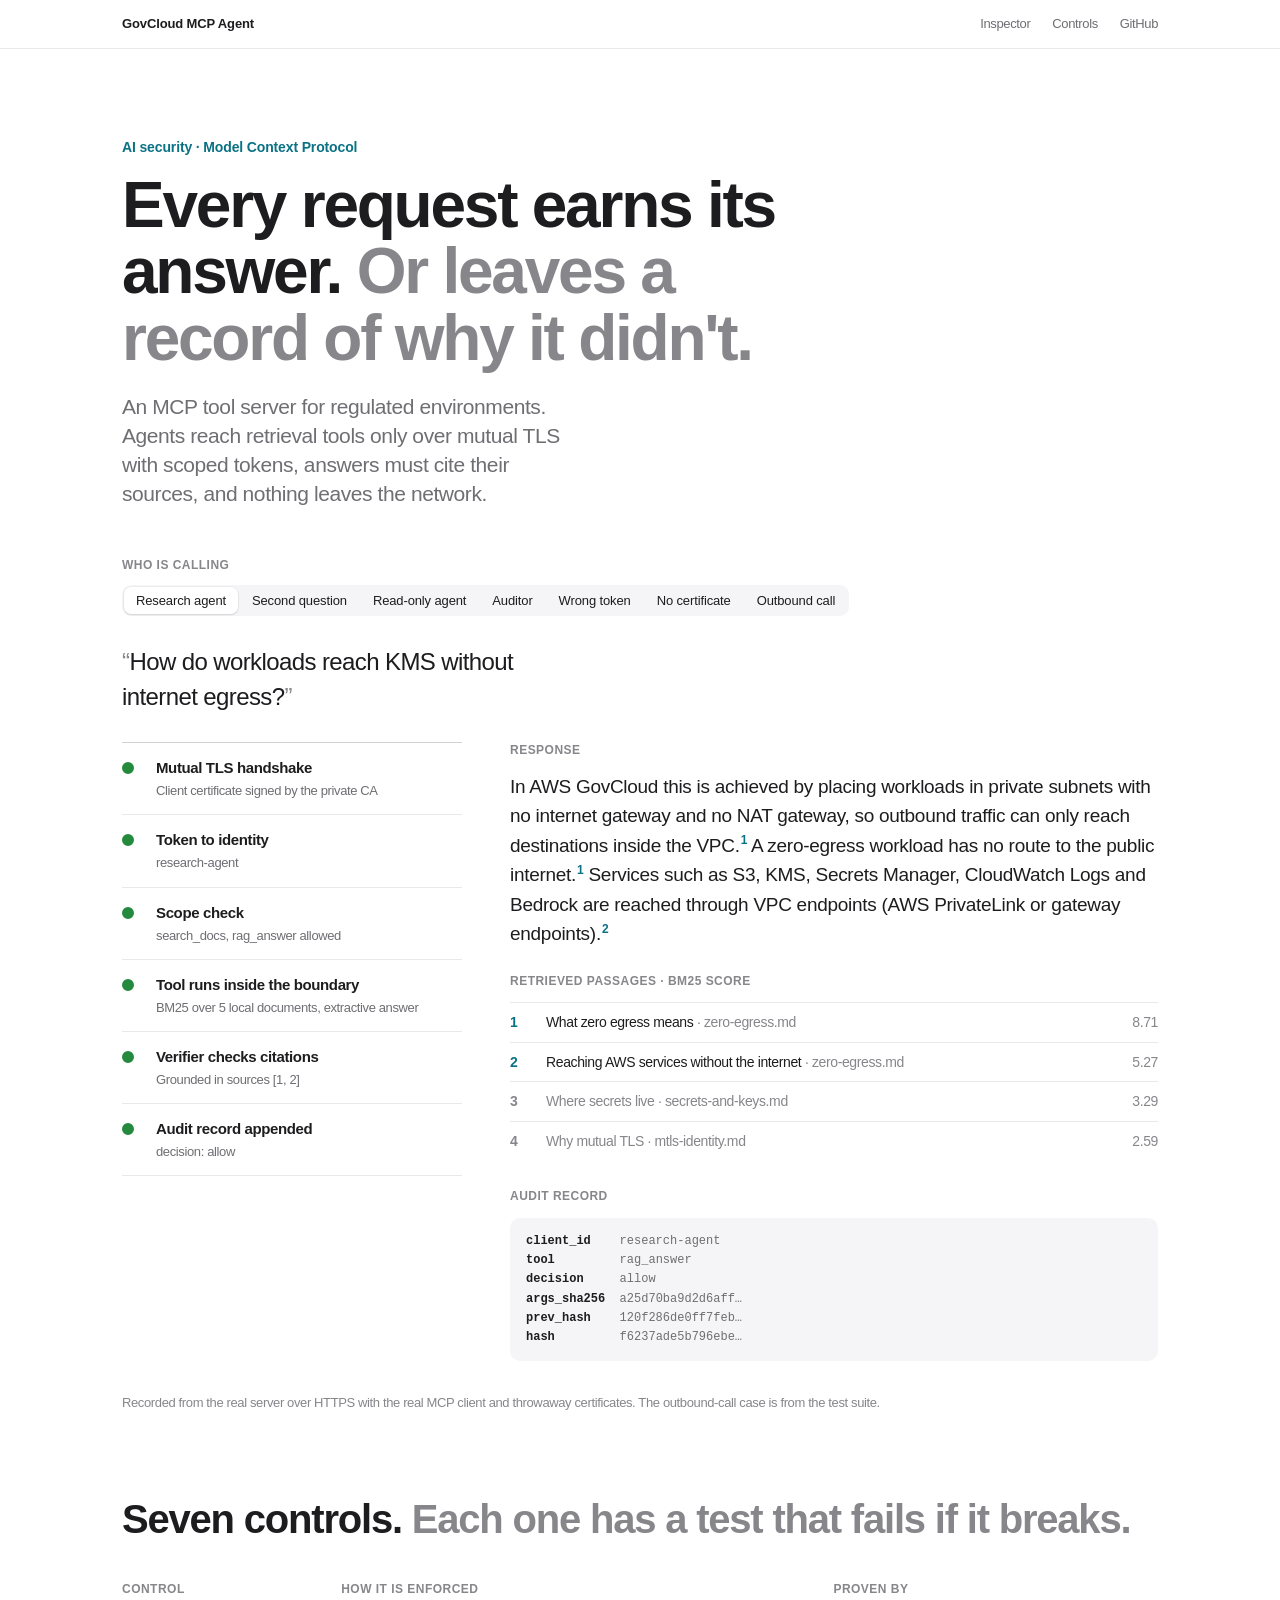
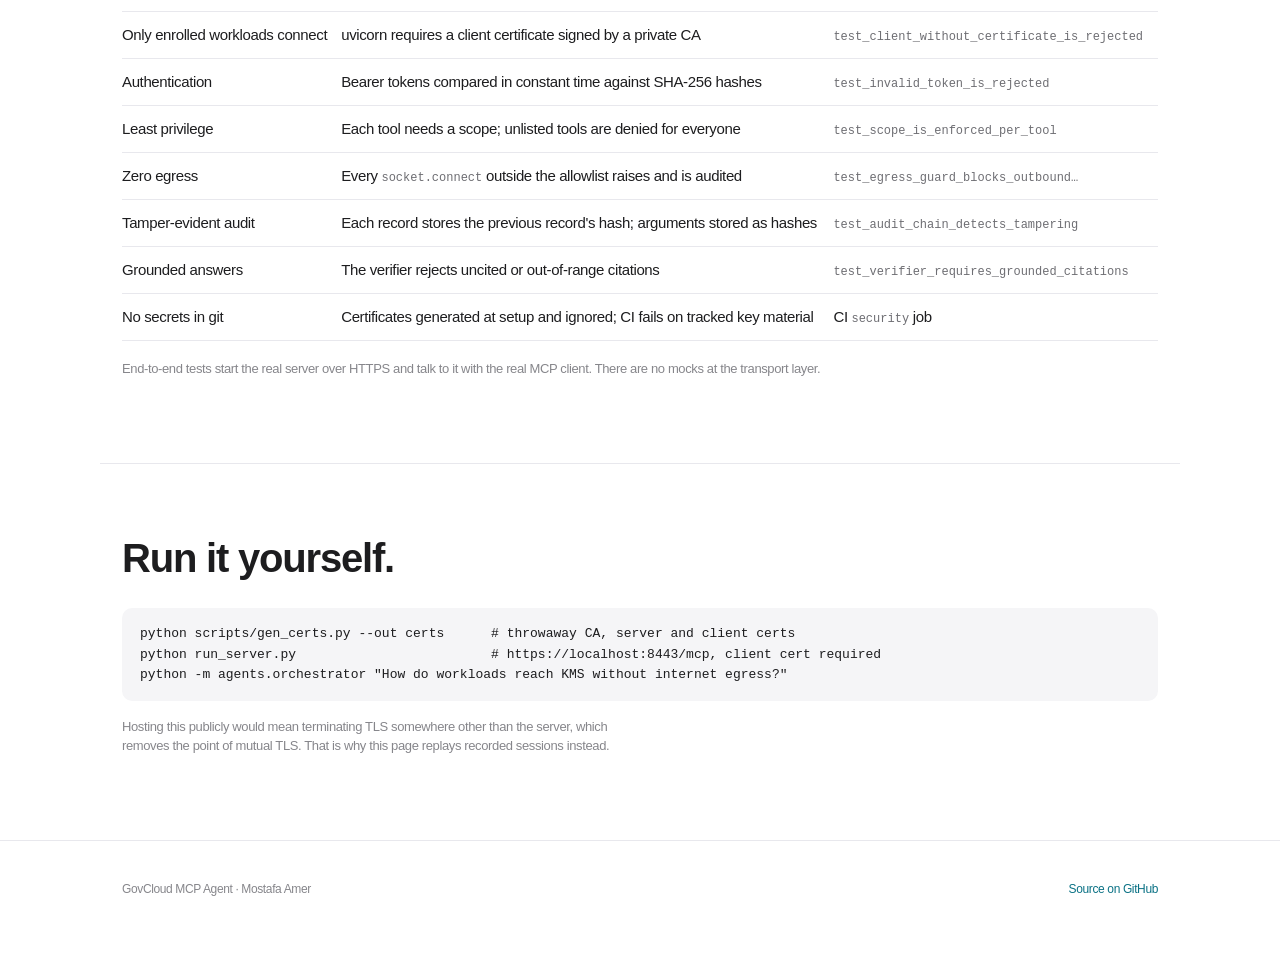
==== site/index.html @ 641120c4 "Add interactive walkthrough site replaying recorded sessions" ====
<!doctype html>
<html lang="en">
<head>
  <meta charset="utf-8" />
  <meta name="viewport" content="width=device-width, initial-scale=1" />
  <title>GovCloud MCP Agent · Every request has to earn its answer</title>
  <meta name="description" content="An MCP tool server for regulated environments: mutual TLS, scoped tokens, zero egress, cited answers and a hash-chained audit log. Step through real recorded requests." />
  <link rel="stylesheet" href="quiet.css" />
  <link rel="stylesheet" href="app.css" />
</head>
<body>
  <nav class="q-nav">
    <div class="q-wrap">
      <span class="q-brand">GovCloud MCP Agent</span>
      <div class="q-links">
        <a href="#inspector">Inspector</a>
        <a href="#controls">Controls</a>
        <a href="https://github.com/mostafaamer1234/MCP-mTLS-SecuredAgent-GoveCloudStyle-mTLS-RAG-Zero-Egress-">GitHub</a>
      </div>
    </div>
  </nav>

  <main>
    <header class="q-wrap q-hero">
      <p class="q-eyebrow">AI security · Model Context Protocol</p>
      <h1 class="q-title">Every request earns its answer. <span class="q-muted">Or leaves a record of why it didn't.</span></h1>
      <p class="q-lede">An MCP tool server for regulated environments. Agents reach retrieval tools only over mutual TLS with scoped tokens, answers must cite their sources, and nothing leaves the network.</p>
    </header>

    <section class="q-wrap" id="inspector">
      <p class="q-caps who-label">Who is calling</p>
      <div class="q-seg who" id="who" role="group" aria-label="Caller"></div>
      <p class="ask" id="ask"></p>

      <div class="inspect">
        <ol class="gates" id="gates"></ol>
        <div class="result">
          <p class="q-caps" id="result-label">Response</p>
          <div id="result"></div>
        </div>
      </div>
      <p class="q-note recorded">Recorded from the real server over HTTPS with the real MCP client and throwaway certificates. The outbound-call case is from the test suite.</p>
    </section>

    <section class="q-wrap q-section" id="controls">
      <h2 class="q-h2">Seven controls. <span class="q-muted">Each one has a test that fails if it breaks.</span></h2>
      <table class="q-table">
        <thead><tr><th>Control</th><th>How it is enforced</th><th>Proven by</th></tr></thead>
        <tbody>
          <tr><td>Only enrolled workloads connect</td><td>uvicorn requires a client certificate signed by a private CA</td><td><code>test_client_without_certificate_is_rejected</code></td></tr>
          <tr><td>Authentication</td><td>Bearer tokens compared in constant time against SHA-256 hashes</td><td><code>test_invalid_token_is_rejected</code></td></tr>
          <tr><td>Least privilege</td><td>Each tool needs a scope; unlisted tools are denied for everyone</td><td><code>test_scope_is_enforced_per_tool</code></td></tr>
          <tr><td>Zero egress</td><td>Every <code>socket.connect</code> outside the allowlist raises and is audited</td><td><code>test_egress_guard_blocks_outbound…</code></td></tr>
          <tr><td>Tamper-evident audit</td><td>Each record stores the previous record's hash; arguments stored as hashes</td><td><code>test_audit_chain_detects_tampering</code></td></tr>
          <tr><td>Grounded answers</td><td>The verifier rejects uncited or out-of-range citations</td><td><code>test_verifier_requires_grounded_citations</code></td></tr>
          <tr><td>No secrets in git</td><td>Certificates generated at setup and ignored; CI fails on tracked key material</td><td>CI <code>security</code> job</td></tr>
        </tbody>
      </table>
      <p class="q-note">End-to-end tests start the real server over HTTPS and talk to it with the real MCP client. There are no mocks at the transport layer.</p>
    </section>

    <section class="q-wrap q-section">
      <h2 class="q-h2">Run it yourself.</h2>
      <pre class="q-code">python scripts/gen_certs.py --out certs      # throwaway CA, server and client certs
python run_server.py                         # https://localhost:8443/mcp, client cert required
python -m agents.orchestrator "How do workloads reach KMS without internet egress?"</pre>
      <p class="q-note run-note">Hosting this publicly would mean terminating TLS somewhere other than the server, which removes the point of mutual TLS. That is why this page replays recorded sessions instead.</p>
    </section>
  </main>

  <footer class="q-foot">
    <div class="q-wrap">
      <span>GovCloud MCP Agent · Mostafa Amer</span>
      <a href="https://github.com/mostafaamer1234/MCP-mTLS-SecuredAgent-GoveCloudStyle-mTLS-RAG-Zero-Egress-">Source on GitHub</a>
    </div>
  </footer>
  <script src="app.js"></script>
</body>
</html>
---- site/quiet.css ----
/*
 * Quiet — a small, restrained design system shared by Mostafa Amer's project demos.
 *
 * Built from studying apple.com product/compare pages (near-black type on white, very large
 * tightly-tracked headlines, giant numerals as "hero data", hairline dividers, one blue accent,
 * pill buttons), Plausible (small-caps metric labels, ranked rows with a tinted bar behind them)
 * and Linear (two-tone headlines that continue in grey).
 *
 * Rules: one accent per page, no gradients or glows, no emoji, content is the hero.
 */

:root {
  --bg: #ffffff;
  --bg-alt: #f5f5f7;
  --ink: #1d1d1f;
  --ink-2: #6e6e73;
  --ink-3: #86868b;
  --hair: #d2d2d7;
  --hair-soft: #e8e8ed;
  --accent: #0071e3;
  --accent-ink: #ffffff;
  --good: #248a3d;
  --bad: #d70015;
  --radius: 18px;
  --radius-sm: 10px;
  --max: 1080px;
  --font: -apple-system, BlinkMacSystemFont, "SF Pro Text", "SF Pro Display", "Inter", "Helvetica Neue", Arial, sans-serif;
  --mono: "SF Mono", ui-monospace, Menlo, Consolas, monospace;
  color-scheme: light;
}

@media (prefers-color-scheme: dark) {
  :root:not([data-theme="light"]) {
    --bg: #000000;
    --bg-alt: #161617;
    --ink: #f5f5f7;
    --ink-2: #a1a1a6;
    --ink-3: #86868b;
    --hair: #38383a;
    --hair-soft: #2a2a2c;
    --accent: #2997ff;
    color-scheme: dark;
  }
}

* { box-sizing: border-box; }
html { -webkit-text-size-adjust: 100%; }
body {
  margin: 0;
  background: var(--bg);
  color: var(--ink);
  font-family: var(--font);
  font-size: 17px;
  line-height: 1.47;
  letter-spacing: -0.022em;
  -webkit-font-smoothing: antialiased;
}
a { color: var(--accent); text-decoration: none; }
a:hover { text-decoration: underline; }

.q-wrap { max-width: var(--max); margin: 0 auto; padding: 0 22px; }

/* Global nav: thin, quiet, like apple.com */
.q-nav { position: sticky; top: 0; z-index: 10; background: color-mix(in srgb, var(--bg) 82%, transparent);
  backdrop-filter: saturate(180%) blur(20px); -webkit-backdrop-filter: saturate(180%) blur(20px);
  border-bottom: 1px solid var(--hair-soft); }
.q-nav .q-wrap { display: flex; align-items: center; justify-content: space-between; height: 48px; font-size: 13px; }
.q-nav .q-brand { color: var(--ink); font-weight: 600; letter-spacing: -0.01em; }
.q-nav .q-links { display: flex; gap: 22px; }
.q-nav .q-links a { color: var(--ink-2); }
.q-nav .q-links a:hover { color: var(--ink); text-decoration: none; }

/* Hero */
.q-hero { padding-top: 88px; padding-bottom: 40px; }
.q-eyebrow { font-size: 14px; font-weight: 600; color: var(--accent); letter-spacing: -0.01em; margin: 0 0 14px; }
.q-title { font-size: clamp(40px, 6vw, 64px); line-height: 1.04; font-weight: 600; letter-spacing: -0.035em; margin: 0; max-width: 19ch; }
.q-title .q-muted { color: var(--ink-3); }
.q-lede { font-size: 21px; line-height: 1.38; color: var(--ink-2); max-width: 40ch; margin: 22px 0 0; letter-spacing: -0.02em; }

/* Section rhythm */
.q-section { padding-top: 72px; padding-bottom: 72px; }
.q-section + .q-section { border-top: 1px solid var(--hair-soft); }
.q-h2 { font-size: 40px; line-height: 1.1; font-weight: 600; letter-spacing: -0.03em; margin: 0 0 28px; }
.q-h2 .q-muted { color: var(--ink-3); }
.q-h3 { font-size: 21px; font-weight: 600; letter-spacing: -0.02em; margin: 0 0 6px; }
.q-small { font-size: 14px; color: var(--ink-2); letter-spacing: -0.01em; }
.q-caps { font-size: 12px; font-weight: 600; text-transform: uppercase; letter-spacing: 0.04em; color: var(--ink-3); }

/* Hero data: giant numerals (apple.com compare "Summary") */
.q-figures { display: grid; grid-template-columns: repeat(auto-fit, minmax(180px, 1fr)); gap: 0; border-top: 1px solid var(--hair); }
.q-figure { padding: 28px 24px 8px 0; }
.q-figure .q-num { font-size: 56px; line-height: 1; font-weight: 600; letter-spacing: -0.045em; font-variant-numeric: tabular-nums; }
.q-figure .q-num small { font-size: 0.45em; letter-spacing: -0.02em; color: var(--ink-2); font-weight: 500; }
.q-figure .q-label { margin-top: 10px; font-size: 15px; color: var(--ink-2); line-height: 1.35; max-width: 24ch; }

/* Buttons and links */
.q-btn { display: inline-flex; align-items: center; gap: 6px; height: 36px; padding: 0 18px; border-radius: 980px; border: 0;
  background: var(--accent); color: var(--accent-ink); font: 500 15px/1 var(--font); letter-spacing: -0.01em; cursor: pointer; }
.q-btn:hover { filter: brightness(1.08); text-decoration: none; }
.q-btn:disabled { opacity: 0.4; cursor: default; }
.q-btn.q-ghost { background: transparent; color: var(--accent); box-shadow: inset 0 0 0 1px var(--accent); }
.q-more::after { content: " ›"; }

/* Segmented control (iOS/macOS) */
.q-seg { display: inline-flex; padding: 2px; background: var(--bg-alt); border-radius: 9px; gap: 2px; }
.q-seg button { border: 0; background: transparent; color: var(--ink); font: 500 13px/1 var(--font); padding: 7px 12px; border-radius: 7px; cursor: pointer; letter-spacing: -0.01em; }
.q-seg button[aria-pressed="true"] { background: var(--bg); box-shadow: 0 1px 2px rgba(0,0,0,.12), 0 0 0 .5px rgba(0,0,0,.06); }

/* Slider */
.q-range { -webkit-appearance: none; appearance: none; width: 100%; height: 4px; border-radius: 2px; background: var(--hair); outline: none; }
.q-range::-webkit-slider-thumb { -webkit-appearance: none; width: 22px; height: 22px; border-radius: 50%; background: #fff; box-shadow: 0 1px 4px rgba(0,0,0,.25), 0 0 0 .5px rgba(0,0,0,.08); cursor: pointer; }
.q-range::-moz-range-thumb { width: 22px; height: 22px; border-radius: 50%; background: #fff; border: 0; box-shadow: 0 1px 4px rgba(0,0,0,.25); }

/* Switch */
.q-switch { position: relative; width: 44px; height: 26px; flex: none; }
.q-switch input { opacity: 0; width: 0; height: 0; }
.q-switch span { position: absolute; inset: 0; background: var(--hair); border-radius: 13px; transition: background .2s; cursor: pointer; }
.q-switch span::after { content: ""; position: absolute; top: 2px; left: 2px; width: 22px; height: 22px; border-radius: 50%; background: #fff; box-shadow: 0 1px 3px rgba(0,0,0,.25); transition: transform .2s; }
.q-switch input:checked + span { background: var(--good); }
.q-switch input:checked + span::after { transform: translateX(18px); }

/* Settings list (grouped rows, like System Settings) */
.q-list { border-radius: var(--radius); background: var(--bg-alt); padding: 4px 18px; }
.q-row { display: flex; align-items: center; justify-content: space-between; gap: 16px; padding: 14px 0; }
.q-row + .q-row { border-top: 1px solid var(--hair-soft); }
.q-row label { font-size: 15px; }
.q-row .q-val { font-variant-numeric: tabular-nums; color: var(--ink-2); font-size: 15px; min-width: 3ch; text-align: right; }

/* Ranked rows with a tinted bar behind them (Plausible) */
.q-ranked { width: 100%; border-collapse: collapse; font-size: 15px; font-variant-numeric: tabular-nums; }
.q-ranked th { text-align: left; font-weight: 600; font-size: 12px; text-transform: uppercase; letter-spacing: .04em; color: var(--ink-3); padding: 0 0 10px; }
.q-ranked th:not(:first-child), .q-ranked td:not(:first-child) { text-align: right; width: 16%; }
.q-ranked td { padding: 4px 0; }
.q-ranked .q-bar { position: relative; padding: 7px 10px; border-radius: 6px; overflow: hidden; white-space: nowrap; }
.q-ranked .q-bar i { position: absolute; inset: 0 auto 0 0; border-radius: 6px; opacity: .16; }
.q-ranked .q-bar b { position: relative; font-weight: 500; }

/* Plain table */
.q-table { width: 100%; border-collapse: collapse; font-size: 15px; font-variant-numeric: tabular-nums; }
.q-table th, .q-table td { padding: 12px 12px 12px 0; text-align: left; border-bottom: 1px solid var(--hair-soft); vertical-align: top; }
.q-table th { font-size: 12px; text-transform: uppercase; letter-spacing: .04em; color: var(--ink-3); font-weight: 600; }
.q-table td.num, .q-table th.num { text-align: right; }
.q-table tr.q-hl td { font-weight: 600; }

/* Steps (numbered, no cards) */
.q-steps { display: grid; grid-template-columns: repeat(auto-fit, minmax(240px, 1fr)); gap: 36px; counter-reset: s; }
.q-step { counter-increment: s; }
.q-step::before { content: counter(s, decimal-leading-zero); display: block; font: 600 13px var(--mono); color: var(--ink-3); margin-bottom: 12px; }
.q-step p { margin: 0; color: var(--ink-2); font-size: 15px; }

.q-code { font-family: var(--mono); font-size: 13px; background: var(--bg-alt); border-radius: var(--radius-sm); padding: 16px 18px; overflow-x: auto; line-height: 1.55; letter-spacing: 0; }
.q-note { font-size: 13px; color: var(--ink-3); }

.q-foot { padding: 40px 0 60px; font-size: 12px; color: var(--ink-3); border-top: 1px solid var(--hair-soft); }
.q-foot .q-wrap { display: flex; justify-content: space-between; gap: 16px; flex-wrap: wrap; }

@media (max-width: 640px) {
  .q-hero { padding-top: 56px; padding-bottom: 24px; }
  .q-section { padding-top: 52px; padding-bottom: 52px; }
  .q-h2 { font-size: 30px; }
  .q-figure .q-num { font-size: 44px; }
}
@media (prefers-reduced-motion: reduce) { * { transition: none !important; animation: none !important; } }
---- site/app.css ----
:root { --accent: #0b7285; --skip: var(--hair); }
@media (prefers-color-scheme: dark) { :root:not([data-theme="light"]) { --accent: #4cc9e0; } }

.who-label { margin: 8px 0 10px; }
.who { flex-wrap: wrap; }
.ask { font-size: 24px; letter-spacing: -0.025em; font-weight: 500; margin: 28px 0 28px; min-height: 1.3em; max-width: 34ch; }
.ask::before { content: "“"; color: var(--ink-3); }
.ask::after { content: "”"; color: var(--ink-3); }
.ask:empty::before, .ask:empty::after { content: ""; }

.inspect { display: grid; grid-template-columns: 340px 1fr; gap: 48px; align-items: start; }
.gates { list-style: none; margin: 0; padding: 0; border-top: 1px solid var(--hair); }
.gate { display: grid; grid-template-columns: 22px 1fr; gap: 12px; padding: 14px 0; border-bottom: 1px solid var(--hair-soft);
  opacity: 0; transform: translateY(4px); animation: in .3s ease forwards; }
.gate .dot { width: 12px; height: 12px; border-radius: 50%; margin-top: 5px; border: 2px solid var(--skip); }
.gate.pass .dot { background: var(--good); border-color: var(--good); }
.gate.fail .dot { background: var(--bad); border-color: var(--bad); }
.gate b { display: block; font-weight: 600; font-size: 15px; }
.gate span { display: block; font-size: 13px; color: var(--ink-2); margin-top: 2px; }
.gate.skip b, .gate.skip span { color: var(--ink-3); }
.gate.fail span { color: var(--bad); }
@keyframes in { to { opacity: 1; transform: none; } }

.result { min-width: 0; }
.result .q-caps { margin: 0 0 12px; }
.answer { font-size: 19px; line-height: 1.55; letter-spacing: -0.015em; margin: 0 0 24px; }
.answer sup { color: var(--accent); font-weight: 600; font-size: 12px; margin-left: 1px; }
.sources { list-style: none; padding: 0; margin: 0 0 28px; counter-reset: c; }
.sources li { counter-increment: c; display: grid; grid-template-columns: 28px 1fr auto; gap: 8px; padding: 9px 0; border-top: 1px solid var(--hair-soft); font-size: 14px; }
.sources li::before { content: counter(c); color: var(--accent); font-weight: 600; }
.sources li.unused { color: var(--ink-3); }
.sources li.unused::before { color: var(--ink-3); }
.sources em { font-style: normal; color: var(--ink-3); font-variant-numeric: tabular-nums; }
.refusal { font-size: 28px; font-weight: 600; letter-spacing: -0.03em; margin: 0 0 8px; color: var(--bad); }
.refusal + p { color: var(--ink-2); margin: 0 0 24px; }
.big-ok { font-size: 28px; font-weight: 600; letter-spacing: -0.03em; margin: 0 0 8px; color: var(--good); }
.record { font: 12px/1.6 var(--mono); letter-spacing: 0; background: var(--bg-alt); border-radius: var(--radius-sm); padding: 14px 16px; overflow-x: auto; white-space: pre; color: var(--ink-2); margin: 0; }
.record b { color: var(--ink); font-weight: 600; }

.recorded { margin-top: 32px; }
.q-table code { font: 12px var(--mono); letter-spacing: 0; color: var(--ink-2); }
.q-table td:first-child { font-weight: 500; white-space: nowrap; }
.run-note { margin-top: 16px; max-width: 70ch; }
#controls .q-note { margin-top: 18px; }

@media (max-width: 860px) {
  .inspect { grid-template-columns: 1fr; gap: 32px; }
  .q-table th:nth-child(3), .q-table td:nth-child(3) { display: none; }
  .q-table td:first-child { white-space: normal; }
}
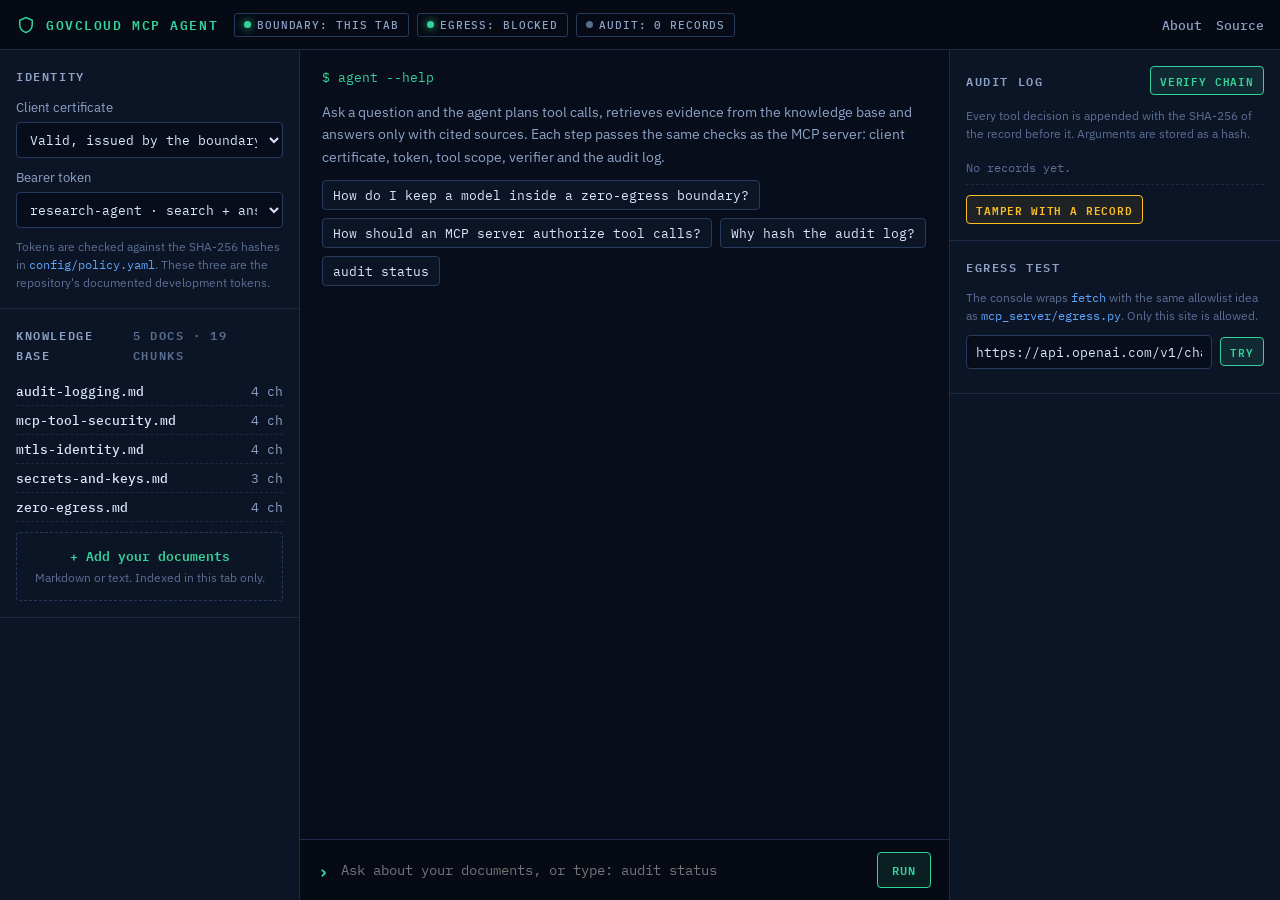
==== commit 909b80d2: "Open the site straight into a secure document Q&A console Browser ports of retrieval, the extractive" ====
--- a/site/index.html
+++ b/site/index.html
@@ -3,77 +3,83 @@
 <head>
   <meta charset="utf-8" />
   <meta name="viewport" content="width=device-width, initial-scale=1" />
-  <title>GovCloud MCP Agent · Every request has to earn its answer</title>
-  <meta name="description" content="An MCP tool server for regulated environments: mutual TLS, scoped tokens, zero egress, cited answers and a hash-chained audit log. Step through real recorded requests." />
-  <link rel="stylesheet" href="quiet.css" />
-  <link rel="stylesheet" href="app.css" />
+  <title>GovCloud MCP Agent · Secure document Q&amp;A console</title>
+  <meta name="description" content="Ask questions of your own documents with cited answers, while every request passes identity, scope, verification and a tamper-evident audit log. Nothing leaves your browser." />
+  <link rel="icon" href="data:image/svg+xml,%3Csvg xmlns='http://www.w3.org/2000/svg' viewBox='0 0 32 32'%3E%3Crect width='32' height='32' rx='7' fill='%230a1324'/%3E%3Cpath d='M16 5l9 4v6c0 6-4 10-9 12-5-2-9-6-9-12V9z' fill='none' stroke='%2334d399' stroke-width='2.2'/%3E%3C/svg%3E" />
+  <link rel="preconnect" href="https://fonts.googleapis.com" />
+  <link rel="preconnect" href="https://fonts.gstatic.com" crossorigin />
+  <link href="https://fonts.googleapis.com/css2?family=IBM+Plex+Mono:wght@400;500;600&family=IBM+Plex+Sans:wght@400;500;600;700&display=swap" rel="stylesheet" />
+  <link rel="stylesheet" href="console.css" />
 </head>
 <body>
-  <nav class="q-nav">
-    <div class="q-wrap">
-      <span class="q-brand">GovCloud MCP Agent</span>
-      <div class="q-links">
-        <a href="#inspector">Inspector</a>
-        <a href="#controls">Controls</a>
-        <a href="https://github.com/mostafaamer1234/MCP-mTLS-SecuredAgent-GoveCloudStyle-mTLS-RAG-Zero-Egress-">GitHub</a>
-      </div>
+  <header class="sysbar">
+    <a class="sys" href="/"><svg viewBox="0 0 32 32" width="20" height="20" aria-hidden="true"><path d="M16 4l10 4.5v6.5c0 6.5-4.4 11-10 13-5.6-2-10-6.5-10-13V8.5z" fill="none" stroke="currentColor" stroke-width="2.4"/></svg>GOVCLOUD MCP AGENT</a>
+    <div class="pills">
+      <span class="pill ok" title="Everything runs in this browser tab">BOUNDARY: THIS TAB</span>
+      <span class="pill ok" id="egress-pill">EGRESS: BLOCKED</span>
+      <span class="pill" id="chain-pill">AUDIT: 0 RECORDS</span>
     </div>
-  </nav>
+    <nav><a href="/about">About</a><a href="https://github.com/mostafaamer1234/MCP-mTLS-SecuredAgent-GoveCloudStyle-mTLS-RAG-Zero-Egress-">Source</a></nav>
+  </header>
 
-  <main>
-    <header class="q-wrap q-hero">
-      <p class="q-eyebrow">AI security · Model Context Protocol</p>
-      <h1 class="q-title">Every request earns its answer. <span class="q-muted">Or leaves a record of why it didn't.</span></h1>
-      <p class="q-lede">An MCP tool server for regulated environments. Agents reach retrieval tools only over mutual TLS with scoped tokens, answers must cite their sources, and nothing leaves the network.</p>
-    </header>
+  <div class="grid">
+    <aside class="col left">
+      <section class="box">
+        <h2>Identity</h2>
+        <label class="field">Client certificate
+          <select id="cert"><option value="valid">Valid, issued by the boundary CA</option><option value="none">None presented</option><option value="foreign">Signed by an unknown CA</option></select>
+        </label>
+        <label class="field">Bearer token
+          <select id="token-preset">
+            <option value="dev-research-token">research-agent · search + answer</option>
+            <option value="dev-readonly-token">readonly-agent · search only</option>
+            <option value="dev-auditor-token">auditor · audit status only</option>
+            <option value="custom">Type a token…</option>
+          </select>
+        </label>
+        <input class="field-input" id="token" type="text" value="dev-research-token" spellcheck="false" autocomplete="off" hidden />
+        <p class="small">Tokens are checked against the SHA-256 hashes in <code>config/policy.yaml</code>. These three are the repository's documented development tokens.</p>
+      </section>
+      <section class="box">
+        <h2>Knowledge base <span id="kb-count"></span></h2>
+        <ul class="docs" id="docs"></ul>
+        <label class="dropzone" id="drop">
+          <input type="file" id="files" accept=".md,.txt,.markdown,text/plain,text/markdown" multiple hidden />
+          <b>+ Add your documents</b><span>Markdown or text. Indexed in this tab only.</span>
+        </label>
+      </section>
+    </aside>
 
-    <section class="q-wrap" id="inspector">
-      <p class="q-caps who-label">Who is calling</p>
-      <div class="q-seg who" id="who" role="group" aria-label="Caller"></div>
-      <p class="ask" id="ask"></p>
-
-      <div class="inspect">
-        <ol class="gates" id="gates"></ol>
-        <div class="result">
-          <p class="q-caps" id="result-label">Response</p>
-          <div id="result"></div>
+    <main class="col mid">
+      <div class="log" id="log" aria-live="polite">
+        <div class="welcome">
+          <p class="prompt">$ agent --help</p>
+          <p>Ask a question and the agent plans tool calls, retrieves evidence from the knowledge base and answers only with cited sources. Each step passes the same checks as the MCP server: client certificate, token, tool scope, verifier and the audit log.</p>
+          <div class="try" id="try"></div>
         </div>
       </div>
-      <p class="q-note recorded">Recorded from the real server over HTTPS with the real MCP client and throwaway certificates. The outbound-call case is from the test suite.</p>
-    </section>
+      <form class="ask" id="ask" autocomplete="off">
+        <span class="caret">›</span>
+        <input id="q" placeholder="Ask about your documents, or type: audit status" spellcheck="false" />
+        <button type="submit">Run</button>
+      </form>
+    </main>
 
-    <section class="q-wrap q-section" id="controls">
-      <h2 class="q-h2">Seven controls. <span class="q-muted">Each one has a test that fails if it breaks.</span></h2>
-      <table class="q-table">
-        <thead><tr><th>Control</th><th>How it is enforced</th><th>Proven by</th></tr></thead>
-        <tbody>
-          <tr><td>Only enrolled workloads connect</td><td>uvicorn requires a client certificate signed by a private CA</td><td><code>test_client_without_certificate_is_rejected</code></td></tr>
-          <tr><td>Authentication</td><td>Bearer tokens compared in constant time against SHA-256 hashes</td><td><code>test_invalid_token_is_rejected</code></td></tr>
-          <tr><td>Least privilege</td><td>Each tool needs a scope; unlisted tools are denied for everyone</td><td><code>test_scope_is_enforced_per_tool</code></td></tr>
-          <tr><td>Zero egress</td><td>Every <code>socket.connect</code> outside the allowlist raises and is audited</td><td><code>test_egress_guard_blocks_outbound…</code></td></tr>
-          <tr><td>Tamper-evident audit</td><td>Each record stores the previous record's hash; arguments stored as hashes</td><td><code>test_audit_chain_detects_tampering</code></td></tr>
-          <tr><td>Grounded answers</td><td>The verifier rejects uncited or out-of-range citations</td><td><code>test_verifier_requires_grounded_citations</code></td></tr>
-          <tr><td>No secrets in git</td><td>Certificates generated at setup and ignored; CI fails on tracked key material</td><td>CI <code>security</code> job</td></tr>
-        </tbody>
-      </table>
-      <p class="q-note">End-to-end tests start the real server over HTTPS and talk to it with the real MCP client. There are no mocks at the transport layer.</p>
-    </section>
-
-    <section class="q-wrap q-section">
-      <h2 class="q-h2">Run it yourself.</h2>
-      <pre class="q-code">python scripts/gen_certs.py --out certs      # throwaway CA, server and client certs
-python run_server.py                         # https://localhost:8443/mcp, client cert required
-python -m agents.orchestrator "How do workloads reach KMS without internet egress?"</pre>
-      <p class="q-note run-note">Hosting this publicly would mean terminating TLS somewhere other than the server, which removes the point of mutual TLS. That is why this page replays recorded sessions instead.</p>
-    </section>
-  </main>
-
-  <footer class="q-foot">
-    <div class="q-wrap">
-      <span>GovCloud MCP Agent · Mostafa Amer</span>
-      <a href="https://github.com/mostafaamer1234/MCP-mTLS-SecuredAgent-GoveCloudStyle-mTLS-RAG-Zero-Egress-">Source on GitHub</a>
-    </div>
-  </footer>
-  <script src="app.js"></script>
+    <aside class="col right">
+      <section class="box">
+        <h2>Audit log <button class="mini" id="verify" type="button">Verify chain</button></h2>
+        <p class="small">Every tool decision is appended with the SHA-256 of the record before it. Arguments are stored as a hash.</p>
+        <ol class="audit" id="audit"></ol>
+        <div class="row"><button class="mini warn" id="tamper" type="button">Tamper with a record</button><span id="verify-out" class="small"></span></div>
+      </section>
+      <section class="box">
+        <h2>Egress test</h2>
+        <p class="small">The console wraps <code>fetch</code> with the same allowlist idea as <code>mcp_server/egress.py</code>. Only this site is allowed.</p>
+        <div class="row"><input class="field-input" id="egress-url" value="https://api.openai.com/v1/chat" spellcheck="false" /><button class="mini" id="egress" type="button">Try</button></div>
+        <p class="small" id="egress-out"></p>
+      </section>
+    </aside>
+  </div>
+  <script src="console.js"></script>
 </body>
 </html>
--- a/site/console.css
+++ b/site/console.css
@@ -0,0 +1,96 @@
+/* GovCloud MCP Agent: a secure operations console. Navy, hairlines, status lights, monospace logs. */
+:root {
+  --bg: #070d1a; --panel: #0c1526; --panel-2: #101c33; --line: #1c2a45; --line-2: #263a5e;
+  --ink: #dbe6ff; --ink-2: #8ea2c6; --ink-3: #5b6e92; --ok: #34d399; --deny: #f87171; --warn: #fbbf24; --info: #60a5fa;
+  --mono: "IBM Plex Mono", ui-monospace, Menlo, monospace; --sans: "IBM Plex Sans", -apple-system, "Segoe UI", sans-serif;
+  color-scheme: dark;
+}
+* { box-sizing: border-box; }
+[hidden] { display: none !important; }
+html, body { height: 100%; }
+body { margin: 0; background: var(--bg); color: var(--ink); font: 14px/1.5 var(--sans); display: flex; flex-direction: column; min-height: 100dvh; }
+code { font: 12px var(--mono); color: var(--info); }
+a { color: var(--info); }
+button, input, select { font: inherit; color: inherit; }
+
+.sysbar { display: flex; align-items: center; gap: 16px; padding: 0 16px; height: 50px; border-bottom: 1px solid var(--line); background: #050a14; flex-wrap: nowrap; }
+.sys { display: flex; align-items: center; gap: 10px; font: 600 13px var(--mono); letter-spacing: 0.12em; color: var(--ok); text-decoration: none; white-space: nowrap; }
+.pills { display: flex; gap: 8px; flex: 1; overflow-x: auto; }
+.pill { font: 500 11px var(--mono); letter-spacing: 0.08em; padding: 4px 9px; border: 1px solid var(--line-2); border-radius: 3px; color: var(--ink-2); white-space: nowrap; display: inline-flex; align-items: center; gap: 6px; }
+.pill::before { content: ""; width: 7px; height: 7px; border-radius: 50%; background: var(--ink-3); }
+.pill.ok::before { background: var(--ok); box-shadow: 0 0 8px var(--ok); }
+.pill.bad { color: var(--deny); border-color: var(--deny); } .pill.bad::before { background: var(--deny); box-shadow: 0 0 8px var(--deny); }
+.sysbar nav { display: flex; gap: 14px; font: 500 12.5px var(--mono); }
+.sysbar nav a { color: var(--ink-2); text-decoration: none; } .sysbar nav a:hover { color: var(--ink); }
+
+.grid { flex: 1; display: grid; grid-template-columns: 300px minmax(0, 1fr) 330px; min-height: 0; }
+.col { min-width: 0; border-right: 1px solid var(--line); }
+.col.right { border-right: 0; border-left: 0; }
+.left, .right { overflow-y: auto; background: var(--panel); }
+.box { padding: 16px; border-bottom: 1px solid var(--line); }
+.box h2 { display: flex; justify-content: space-between; align-items: center; font: 600 11.5px var(--mono); letter-spacing: 0.14em; text-transform: uppercase; color: var(--ink-2); margin: 0 0 12px; }
+.box h2 span { color: var(--ink-3); }
+.field { display: block; font-size: 12.5px; color: var(--ink-2); margin-bottom: 10px; }
+.field select, .field-input { display: block; width: 100%; margin-top: 5px; background: var(--bg); border: 1px solid var(--line-2); border-radius: 4px; padding: 8px 9px; font: 12.5px var(--mono); color: var(--ink); outline: none; }
+.field select:focus, .field-input:focus { border-color: var(--info); }
+.small { font-size: 12px; color: var(--ink-3); margin: 8px 0 0; line-height: 1.5; }
+.docs { list-style: none; margin: 0 0 10px; padding: 0; font: 12.5px var(--mono); }
+.docs li { display: flex; justify-content: space-between; gap: 8px; padding: 6px 0; border-bottom: 1px dashed var(--line); color: var(--ink-2); }
+.docs li b { font-weight: 500; color: var(--ink); overflow: hidden; text-overflow: ellipsis; white-space: nowrap; }
+.docs li button { border: 0; background: none; color: var(--ink-3); cursor: pointer; padding: 0; }
+.docs li button:hover { color: var(--deny); }
+.docs .yours b { color: var(--ok); }
+.dropzone { display: block; border: 1px dashed var(--line-2); border-radius: 4px; padding: 12px; text-align: center; cursor: pointer; }
+.dropzone:hover, .dropzone.over { border-color: var(--ok); background: rgba(52, 211, 153, 0.05); }
+.dropzone b { display: block; font: 600 12.5px var(--mono); color: var(--ok); }
+.dropzone span { font-size: 12px; color: var(--ink-3); }
+
+.mid { display: flex; flex-direction: column; min-height: 0; background: var(--bg); }
+.log { flex: 1; overflow-y: auto; padding: 18px 22px; font: 13px/1.6 var(--mono); }
+.welcome p { color: var(--ink-2); max-width: 640px; margin: 0 0 12px; font-family: var(--sans); font-size: 14px; }
+.welcome .prompt, .run .cmd { color: var(--ok); font-family: var(--mono); font-size: 13px; }
+.try { display: flex; flex-wrap: wrap; gap: 8px; }
+.try button { border: 1px solid var(--line-2); background: var(--panel); color: var(--ink); border-radius: 4px; padding: 6px 10px; font: 12.5px var(--mono); cursor: pointer; text-align: left; }
+.try button:hover { border-color: var(--ok); }
+.run { border-top: 1px solid var(--line); padding-top: 14px; margin-top: 16px; }
+.run:first-child { border-top: 0; margin-top: 0; padding-top: 0; }
+.trace { list-style: none; margin: 8px 0; padding: 0; }
+.trace li { display: grid; grid-template-columns: 18px 150px 64px 1fr; gap: 8px; padding: 2px 0; color: var(--ink-2); }
+.trace li .st { font-weight: 600; }
+.trace li.ok .st, .trace li.ok i { color: var(--ok); }
+.trace li.deny .st, .trace li.deny i { color: var(--deny); }
+.trace li.info .st, .trace li.info i { color: var(--info); }
+.trace li i { font-style: normal; }
+.answer { background: var(--panel); border: 1px solid var(--line-2); border-left: 3px solid var(--ok); border-radius: 4px; padding: 14px 16px; margin: 10px 0 4px; font: 15px/1.6 var(--sans); color: var(--ink); }
+.answer.denied { border-left-color: var(--deny); }
+.answer sup { font: 600 11px var(--mono); color: var(--info); cursor: help; }
+.sources { margin: 6px 0 0; font: 12px var(--mono); color: var(--ink-3); }
+.sources details { margin: 4px 0; }
+.sources summary { cursor: pointer; color: var(--ink-2); }
+.sources p { color: var(--ink-2); margin: 6px 0 6px 16px; font-family: var(--sans); font-size: 13px; }
+.ask { display: flex; align-items: center; gap: 10px; border-top: 1px solid var(--line); padding: 12px 18px; background: #050a14; }
+.caret { color: var(--ok); font: 600 18px var(--mono); }
+.ask input { flex: 1; min-width: 0; border: 0; background: transparent; font: 14px var(--mono); color: var(--ink); outline: none; }
+.ask button, .mini { border: 1px solid var(--ok); background: rgba(52, 211, 153, 0.1); color: var(--ok); font: 600 12px var(--mono); letter-spacing: 0.08em; text-transform: uppercase; padding: 7px 14px; border-radius: 4px; cursor: pointer; }
+.mini { padding: 4px 9px; font-size: 10.5px; }
+.mini.warn { border-color: var(--warn); color: var(--warn); background: rgba(251, 191, 36, 0.08); }
+.row { display: flex; gap: 8px; align-items: center; margin-top: 10px; }
+.row .field-input { margin-top: 0; }
+.audit { list-style: none; margin: 10px 0 0; padding: 0; font: 11.5px/1.45 var(--mono); max-height: 360px; overflow-y: auto; }
+.audit li { padding: 7px 0; border-bottom: 1px dashed var(--line); color: var(--ink-3); }
+.audit li b { color: var(--ink); font-weight: 500; }
+.audit li .allow { color: var(--ok); } .audit li .deny { color: var(--deny); } .audit li .error { color: var(--warn); }
+.audit li.broken { background: rgba(248, 113, 113, 0.08); }
+.audit .h { display: block; color: var(--ink-3); overflow: hidden; text-overflow: ellipsis; white-space: nowrap; }
+.good { color: var(--ok); } .bad { color: var(--deny); }
+
+@media (max-width: 1100px) { .grid { grid-template-columns: 270px minmax(0, 1fr); } .col.right { grid-column: 1 / -1; border-top: 1px solid var(--line); } }
+@media (max-width: 760px) {
+  body { height: auto; }
+  .grid { grid-template-columns: 1fr; }
+  .col { border-right: 0; }
+  .mid { order: -1; min-height: 70vh; }
+  .pills .pill:not(#egress-pill) { display: none; }
+  .sysbar nav { display: none; }
+  .trace li { grid-template-columns: 16px 110px 52px 1fr; font-size: 12px; }
+}
